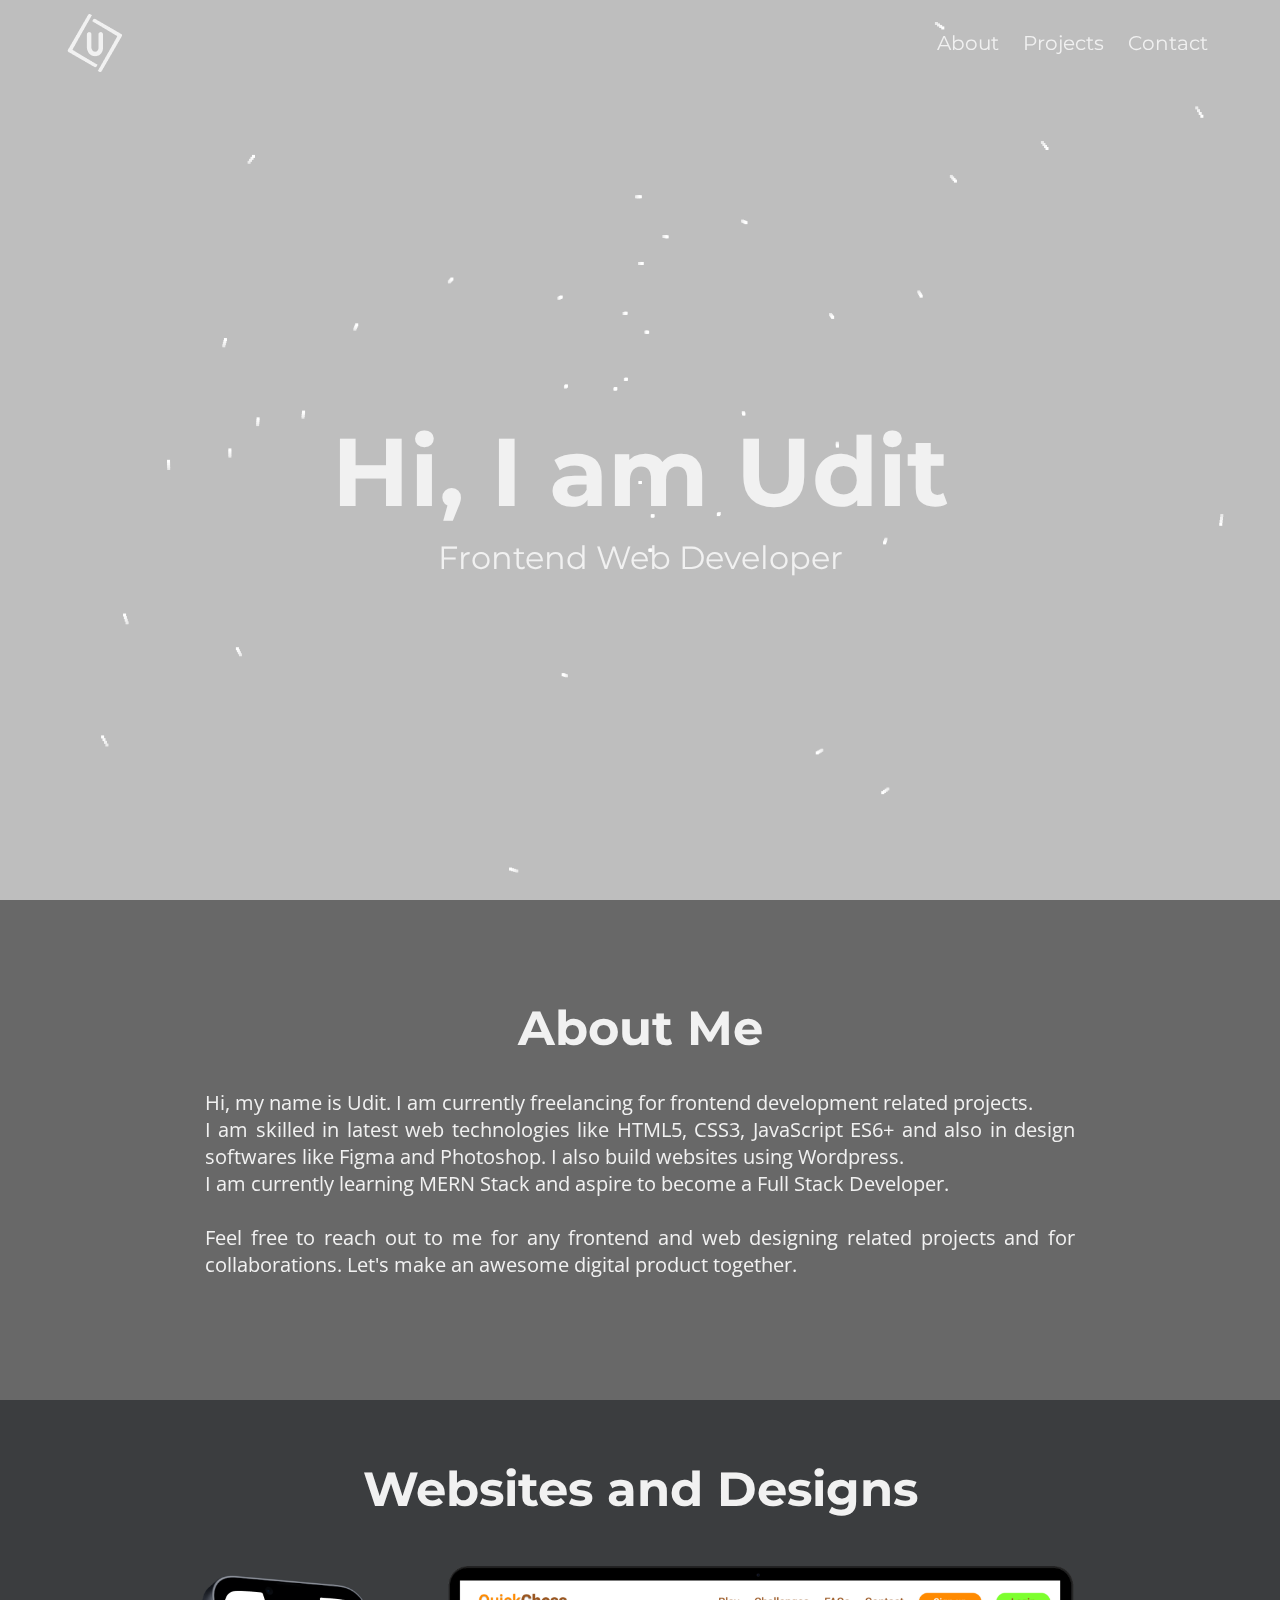
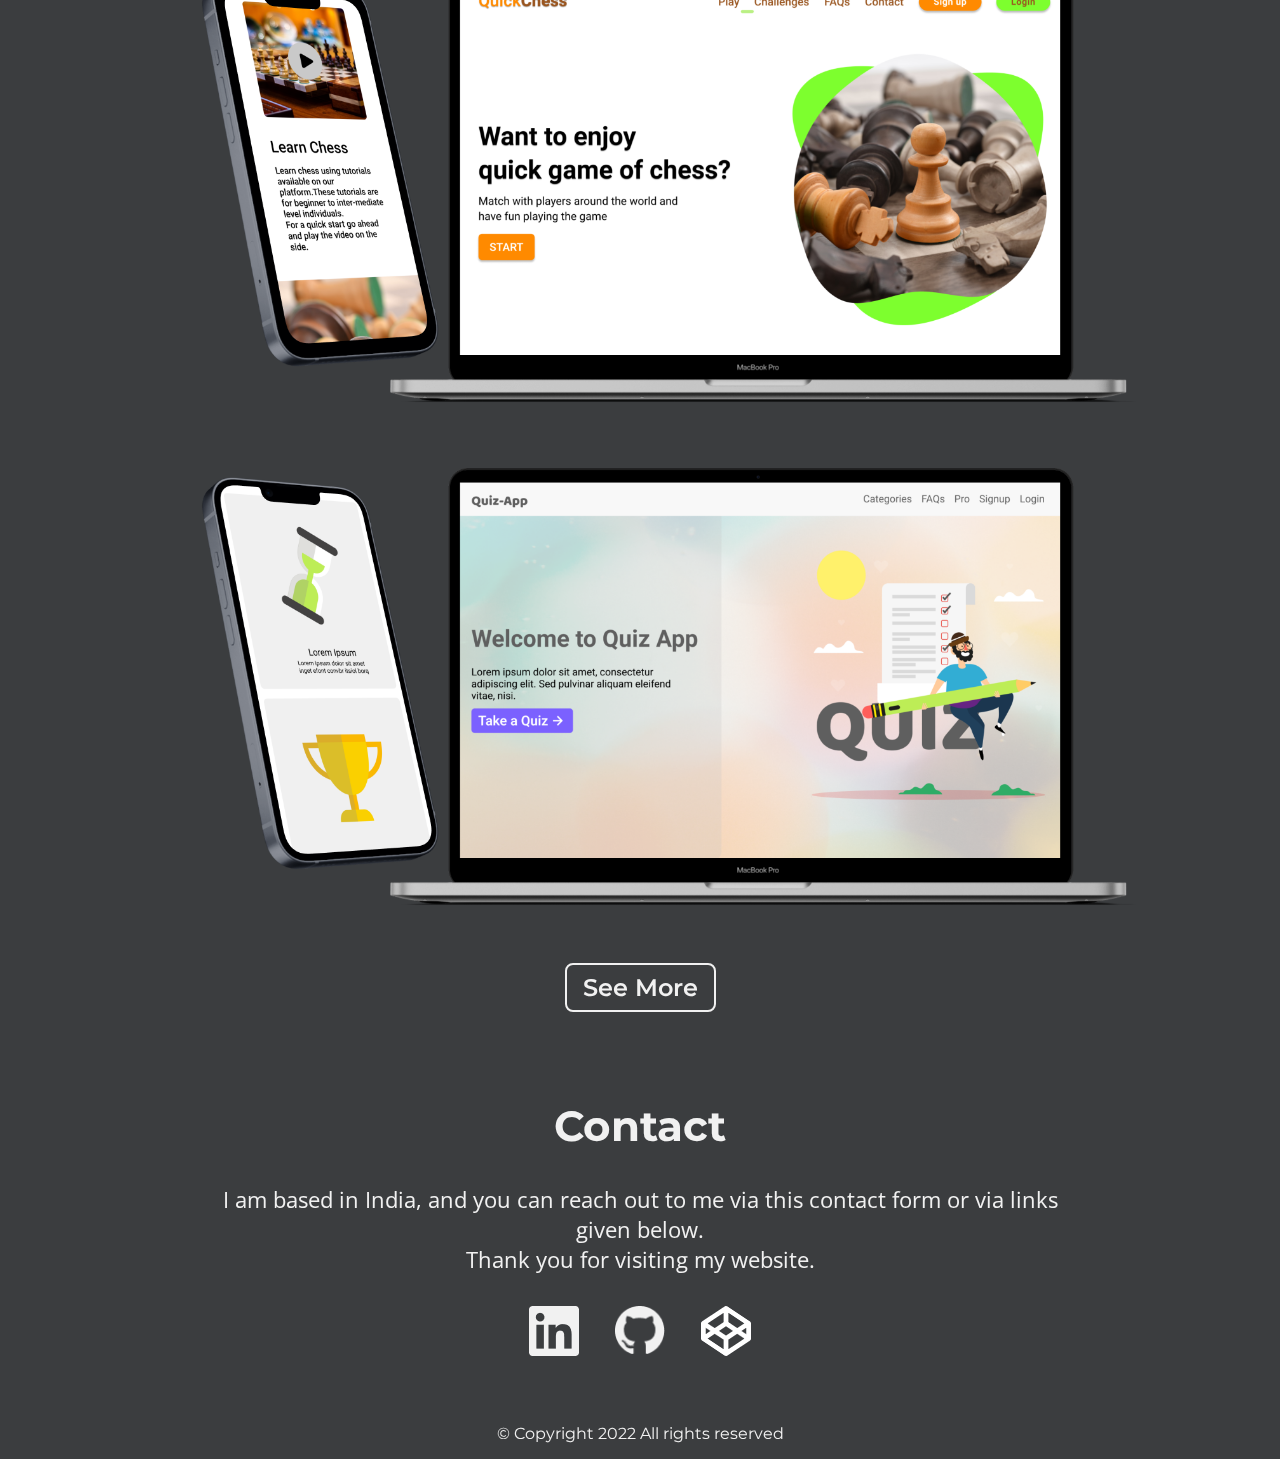
==== index.html @ bca49f7f "Initial Commit" ====
<!DOCTYPE html>
<html lang="en">
<head>
    <meta charset="UTF-8">
    <meta http-equiv="X-UA-Compatible" content="IE=edge">
    <meta name="viewport" content="width=device-width, initial-scale=1.0">
    <link rel="preconnect" href="https://fonts.googleapis.com">
    <link rel="icon" type="image/x-icon" href="./assets/Menu2.png">
    <link rel="preconnect" href="https://fonts.gstatic.com" crossorigin>
    <link href="https://fonts.googleapis.com/css2?family=Montserrat:wght@300;400;500;600;700&display=swap" rel="stylesheet"> 
    <link href="https://fonts.googleapis.com/css2?family=Open+Sans:wght@400;500;600;700&display=swap" rel="stylesheet"> 
    <link type="text/css" rel="stylesheet" href="./styles/styles.css">
    <script src="./js/main.js" defer></script>
    <script src="./js/canvas.js" defer></script>
    <title>Udit's Portfolio</title>
</head>
<body>
    <canvas></canvas>
        <nav class="nav container">
            <div class="logo">
                <a href="./index.html"><img src="./assets/Menu2.png" alt="logo"></a>
            </div>

                <img id="imgChange" src="./assets/menubar.png" alt="menu-icon">

            <ul class="navbar">
                <li><a href="#about">About</a></li>
                <li><a href="#project">Projects</a></li>
                <li><a href="#contact">Contact</a></li>
            <ul/>
        </nav>

        <main>
            <section class="hero-content container">
                <header>
                    <h1>Hi, I am Udit</h1>
                    <p>Frontend Web Developer</p>
                </header>
            </section>

            <section id="about">
                <div class="about-content">
                    <h3>About Me</h3>
                    <p>Hi, my name is Udit.
                        I am currently freelancing for frontend development related projects.<br/>
                        I am skilled in latest web technologies like HTML5, CSS3, JavaScript ES6+ and also in design softwares like Figma and Photoshop. I also build websites using Wordpress.<br/>
                        I am currently learning MERN Stack and aspire to become a Full Stack Developer.<br/><br/>
                    
                        Feel free to reach out to me for any frontend and web designing related projects and for collaborations. Let's make an awesome digital product together.</p>
                </div>
            </section>

            <section id="project" class="projects container">
                <h3>Websites and Designs</h3>
                <div class="projects-flex">
                    <img src="./assets/Chesssite.png" alt="chessgame landing page" title="chess website landing page">
                    <img src="./assets/Quizapp.png" alt="quizapp landing page" title="Quiz illustration from freepik">
                </div>
               <a target="_blank" href="./comingsoon.html">
                   <button class="btn-project">See More</button>
               </a> 
            </section>

            <section id="contact" class="container">
                <div class="contact-content">
                    <h4>Contact</h4>
                    <p>I am based in India, and you can reach out 
                        to me via this contact form or via links 
                        given below.<br/>
                        Thank you for visiting my website.</p>
                    <div class="social">
                        <a target="_blank" href="https://www.linkedin.com/in/udit-lilhare-96554a191" title="Linkedin"><img src="./assets/linkedin.png" alt="linkedin"></a>
                        <a target="_blank" href="https://github.com/uditkun" title="Github"><img src="./assets/github.png" alt="github"></a>
                        <a target="_blank" href="https://codepen.io/uditkun" title="Codepen"><img src="./assets/codepen.png" alt="codepen"></a>
                    </div>
                </div>

                <!-- <form target="_blank" action="https://formsubmit.co/331659b9fed7a45732885329aac0b123" method="POST" class="contact-form"/>
                        <div class="form-content">
                            <label for="name"><strong>Name</strong></label>
                            <input id="name" name="name" type="text" required maxlength="20" placeholder="Your name">
                        </div>
                        <div class="form-content">
                            <label for="email"><strong>Email</strong></label>
                            <input id="email" name="email" type="email" required maxlength="25" placeholder="Your email">
                        </div>
                        <div class="form-content">
                            <label for="message"><strong>Message</strong></label>
                            <textarea id="message" name="message" placeholder="Your message" maxlength="500" required></textarea>
                        </div>
                        <input type="hidden" name="_next" value="https://uditkun.github.io/portfolio/thankyou.html">
                        <input type="hidden" name="_subject" value="New Message">
                        <input type="hidden" name="_captcha" value="false">
                        <input type="hidden" name="_template" value="box">
                        <button type="submit" class="btn-submit" >Submit</button>
                    </form> -->
            </section> 
        </main>
        <footer>
            <p id="copyright">&copy; Copyright 2022 All rights reserved</p>
        </footer>
</body>
</html>
---- styles/styles.css ----
* {
  margin: 0;
  padding: 0;
  -webkit-box-sizing: border-box;
          box-sizing: border-box;
}

html {
  scroll-behavior: smooth;
}

body {
  font-family: "Montserrat", sans-serif;
  color: #f1f1f1;
  background-color: lightgray;
  overflow-x: hidden;
  max-width: 1920px;
  margin: 0 auto;
}

canvas {
  position: absolute;
  overflow: hidden;
  z-index: -5;
}

a {
  text-decoration: none;
  cursor: pointer;
}

ul {
  list-style-type: none;
}

button,
input,
select,
textarea {
  font-family: inherit;
  font-size: 1rem;
}

h1 {
  font-size: 6rem;
}

h3 {
  font-size: 3rem;
}

h4 {
  font-size: 2.625rem;
}

h1,
h3,
h4 {
  text-align: center;
}

img {
  max-width: 100%;
}

.container {
  max-width: 1920px;
  margin: 0 auto;
  padding: 0 60px;
}

.nav {
  display: -webkit-box;
  display: -ms-flexbox;
  display: flex;
  -webkit-box-pack: justify;
      -ms-flex-pack: justify;
          justify-content: space-between;
  -webkit-box-align: center;
      -ms-flex-align: center;
          align-items: center;
  height: 90px;
  background-color: unset;
}

.nav #imgChange {
  display: none;
}

.nav .navbar {
  display: -webkit-box;
  display: -ms-flexbox;
  display: flex;
  -webkit-box-pack: end;
      -ms-flex-pack: end;
          justify-content: flex-end;
  -webkit-box-align: center;
      -ms-flex-align: center;
          align-items: center;
}

.nav .navbar a {
  display: block;
  padding: 12px;
  font-size: 20px;
  color: #f1f1f1;
  border-bottom: 4px solid transparent;
  -webkit-transition: border-bottom 0.7s ease-out;
  transition: border-bottom 0.7s ease-out;
}

.nav .navbar a:hover {
  border-color: #f1f1f1;
}

.nav-menu {
  display: none;
}

.hero-content {
  position: relative;
  z-index: -1;
  height: calc(100vh - 90px);
  display: -webkit-box;
  display: -ms-flexbox;
  display: flex;
  -webkit-box-pack: center;
      -ms-flex-pack: center;
          justify-content: center;
  -webkit-box-align: center;
      -ms-flex-align: center;
          align-items: center;
  overflow: hidden;
}

.hero-content h1 {
  margin-bottom: 8px;
}

.hero-content p {
  font-size: 32px;
  text-align: center;
}

#about {
  text-align: center;
  background-color: #686868;
  color: #f1f1f1;
  padding: 3rem 60px 4.5rem;
  height: clamp(500px, 500px, 50vh);
  display: -webkit-box;
  display: -ms-flexbox;
  display: flex;
  -webkit-box-pack: center;
      -ms-flex-pack: center;
          justify-content: center;
  -webkit-box-align: center;
      -ms-flex-align: center;
          align-items: center;
}

#about p {
  margin: 2rem auto 0;
  max-width: 75%;
  text-align: justify;
  font-size: 20px;
  font-family: "Open Sans", sans-serif;
}

.projects {
  padding: 3.75rem 0 2.5rem;
  text-align: center;
  background-color: #3b3d3f;
}

.projects h3 {
  margin-bottom: 3rem;
}

.projects img {
  width: clamp(300px, 80%, 1000px);
}

.projects img:first-child {
  margin-bottom: 8px;
}

.projects .btn-project {
  background-color: #3b3d3f;
  color: #f1f1f1;
  border: 2px solid #f1f1f1;
  padding: 0.5rem 1rem;
  font-size: 1.5rem;
  font-weight: 600;
  border-radius: 8px;
  cursor: pointer;
  -webkit-transition: all 0.3s ease-in;
  transition: all 0.3s ease-in;
}

.projects .btn-project:hover {
  background-color: #f1f1f1;
  color: #3b3d3f;
  border-color: #3b3d3f;
}

#contact {
  display: -webkit-box;
  display: -ms-flexbox;
  display: flex;
  -webkit-box-pack: center;
      -ms-flex-pack: center;
          justify-content: center;
  -webkit-box-align: center;
      -ms-flex-align: center;
          align-items: center;
  padding: 3rem 60px;
  background-color: #3b3d3f;
}

#contact .contact-content {
  display: -webkit-box;
  display: -ms-flexbox;
  display: flex;
  -webkit-box-orient: vertical;
  -webkit-box-direction: normal;
      -ms-flex-direction: column;
          flex-direction: column;
  gap: 2rem;
  -webkit-box-pack: justify;
      -ms-flex-pack: justify;
          justify-content: space-between;
  -webkit-box-align: center;
      -ms-flex-align: center;
          align-items: center;
  max-width: 75%;
}

#contact .contact-content p {
  max-width: 100%;
  font-size: 22px;
  font-family: "Open Sans", sans-serif;
  text-align: center;
}

#contact .contact-content .social {
  display: -webkit-box;
  display: -ms-flexbox;
  display: flex;
  gap: 2.25rem;
}

#contact .contact-content .social a img {
  max-width: 50px;
}

footer {
  background-color: #3b3d3f;
}

footer p {
  background-color: #3b3d3f;
  text-align: center;
  padding: 1rem 0;
}

@media (max-width: 800px) {
  strong {
    font-weight: 400;
  }
  .container {
    padding: 0 30px;
  }
  h1 {
    font-size: 4rem;
  }
  h3 {
    font-size: 2rem;
  }
  h4 {
    font-size: 1.75rem;
  }
  .nav #imgChange {
    display: block;
    cursor: pointer;
    z-index: 5;
  }
  .nav .navbar {
    position: absolute;
    top: 0px;
    padding-top: 90px;
    right: -200px;
    -webkit-box-orient: vertical;
    -webkit-box-direction: normal;
        -ms-flex-direction: column;
            flex-direction: column;
    width: 200px;
    height: 100vh;
    background-image: -webkit-gradient(linear, left top, left bottom, from(rgba(255, 255, 255, 0.3)), to(rgba(255, 255, 255, 0.3)));
    background-image: linear-gradient(rgba(255, 255, 255, 0.3), rgba(255, 255, 255, 0.3));
    -webkit-backdrop-filter: blur(5px);
    backdrop-filter: blur(5px);
    -ms-flex-item-align: end;
        align-self: flex-end;
    -webkit-box-pack: start;
        -ms-flex-pack: start;
            justify-content: flex-start;
    opacity: 0;
    -webkit-transition: all 0.5s ease-in;
    transition: all 0.5s ease-in;
    z-index: -1;
  }
  .nav .navbar-active {
    opacity: 1;
    right: 0px;
    z-index: 0;
  }
  .hero-content p {
    font-size: 24px;
  }
  #about {
    height: unset;
    padding: 2rem 30px 3.5rem;
  }
  #about p {
    max-width: 90%;
  }
  .projects {
    padding: 3.75rem 0 2.5rem;
  }
  .projects .btn-project {
    font-size: 18px;
    padding: 0.25rem 0.5rem;
  }
  #contact {
    padding: 1rem 30px;
  }
}
/*# sourceMappingURL=styles.css.map */
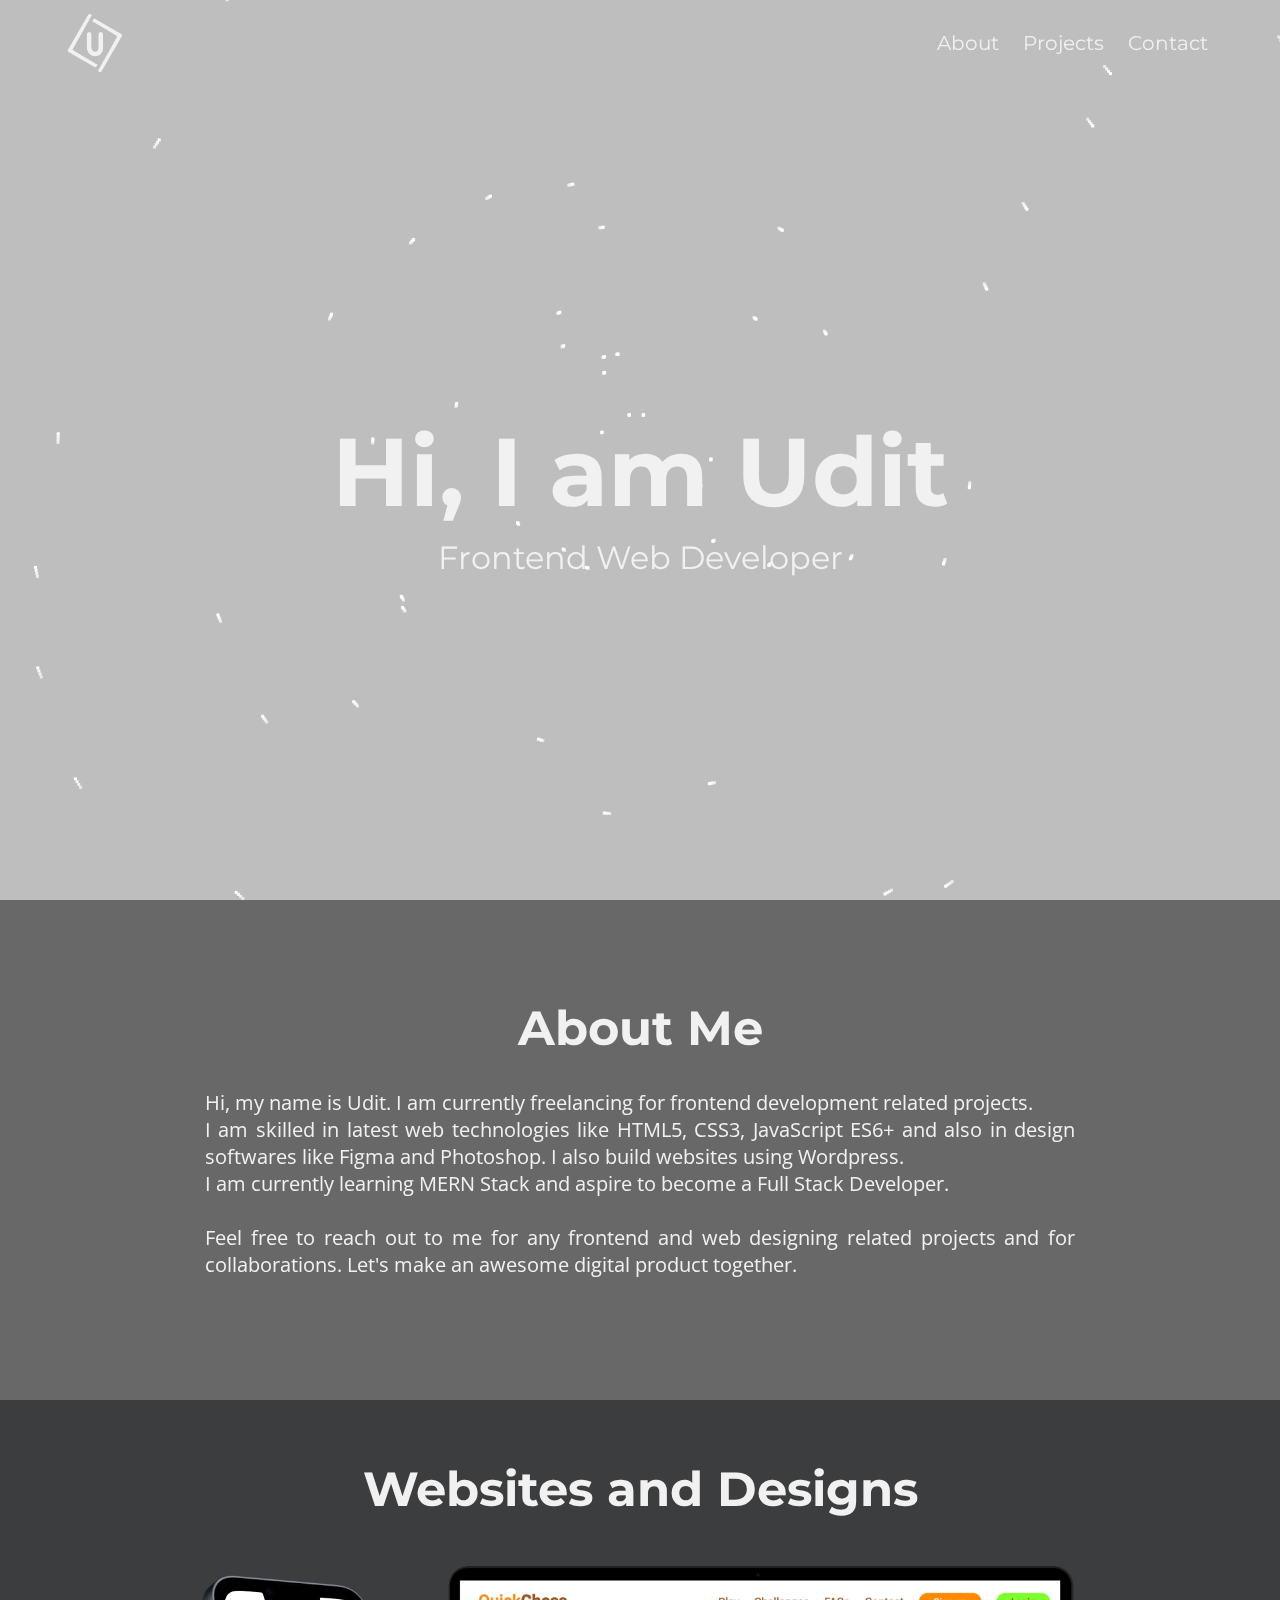
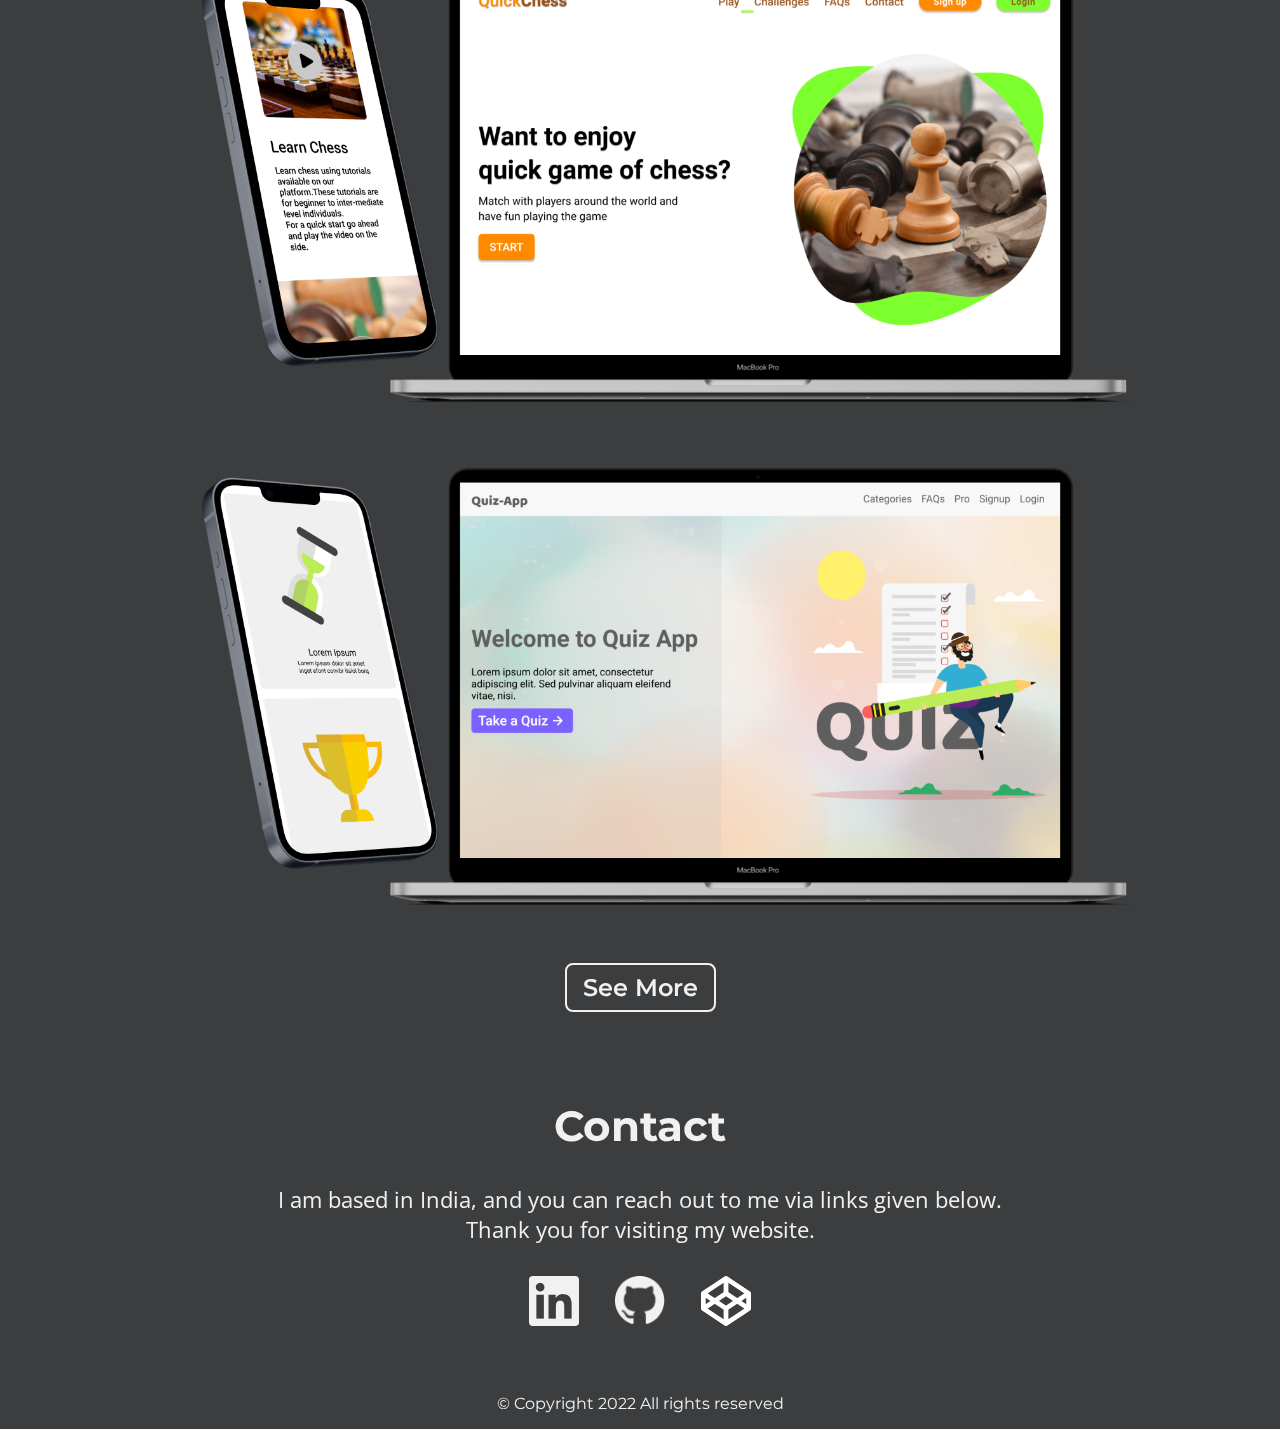
==== commit 70f1a0f9: "Update index.html" ====
--- a/index.html
+++ b/index.html
@@ -65,8 +65,7 @@
                 <div class="contact-content">
                     <h4>Contact</h4>
                     <p>I am based in India, and you can reach out 
-                        to me via this contact form or via links 
-                        given below.<br/>
+                        to me via links given below.<br/>
                         Thank you for visiting my website.</p>
                     <div class="social">
                         <a target="_blank" href="https://www.linkedin.com/in/udit-lilhare-96554a191" title="Linkedin"><img src="./assets/linkedin.png" alt="linkedin"></a>
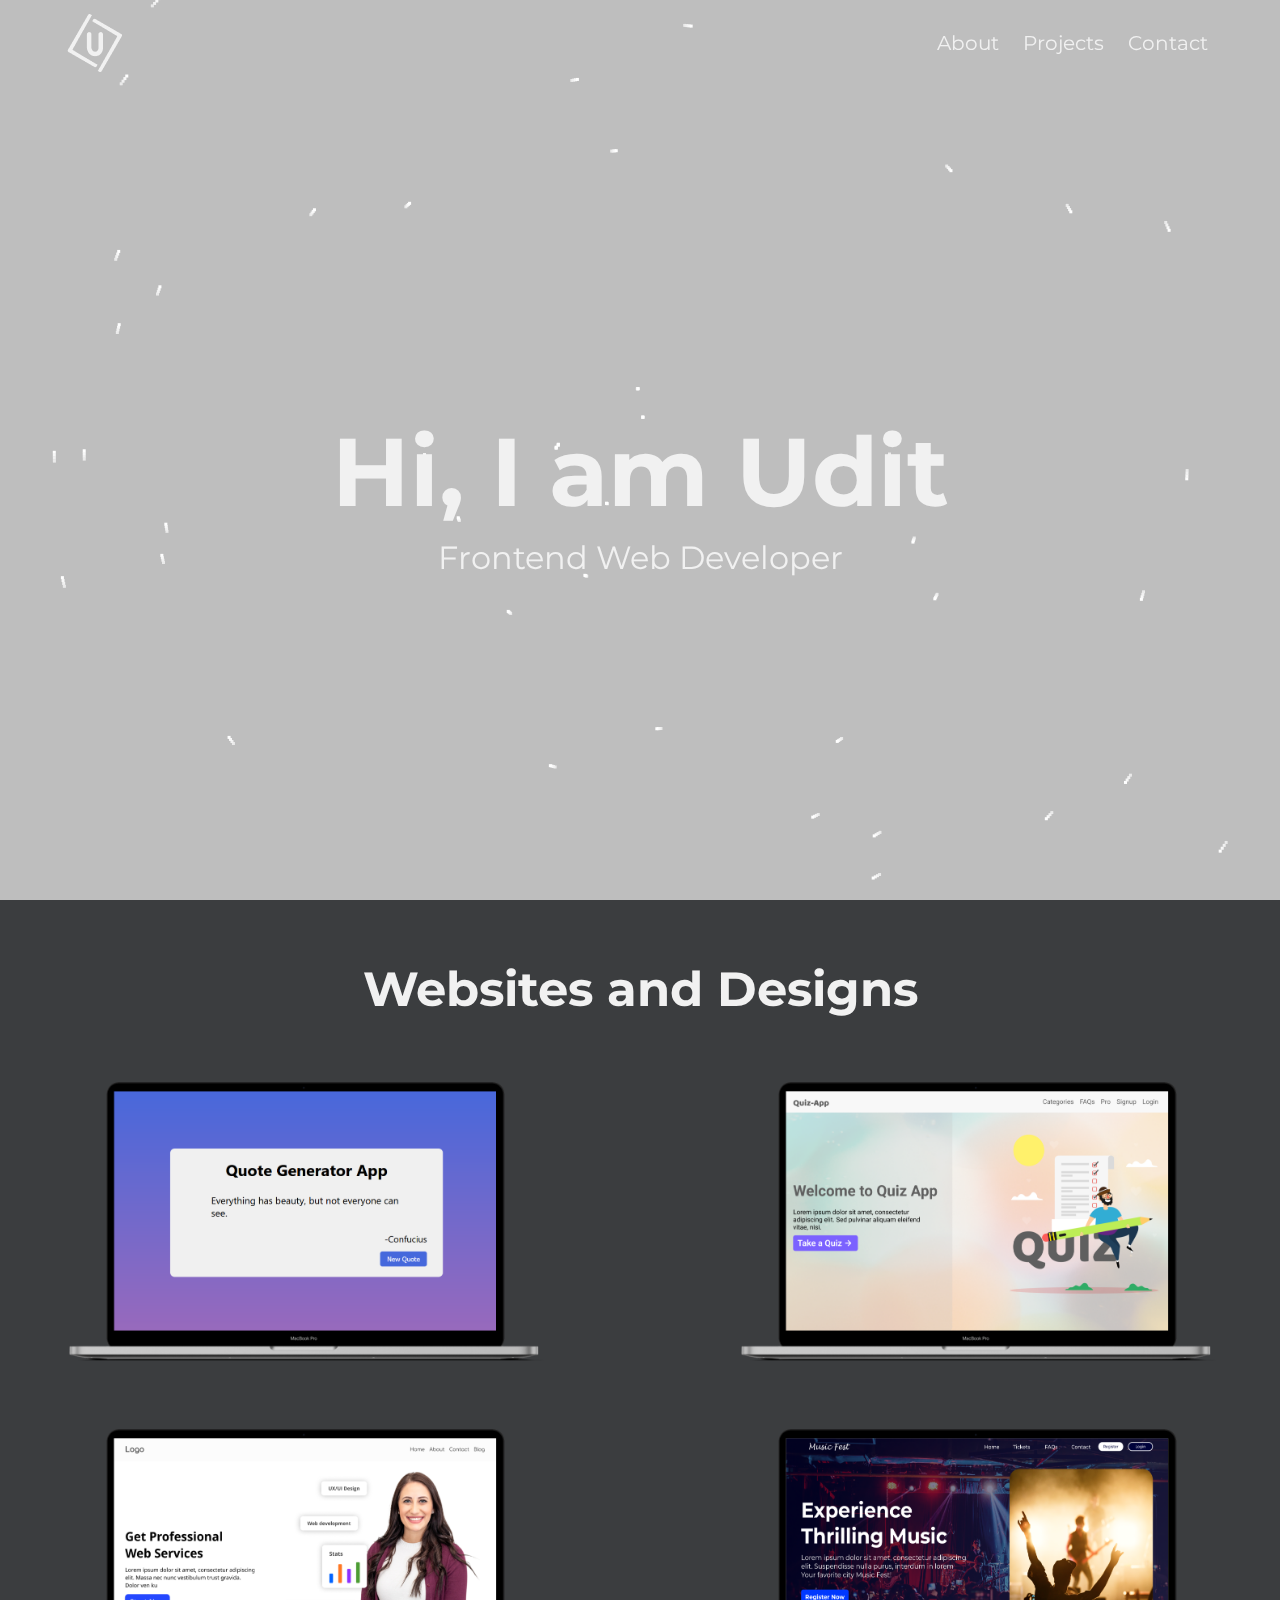
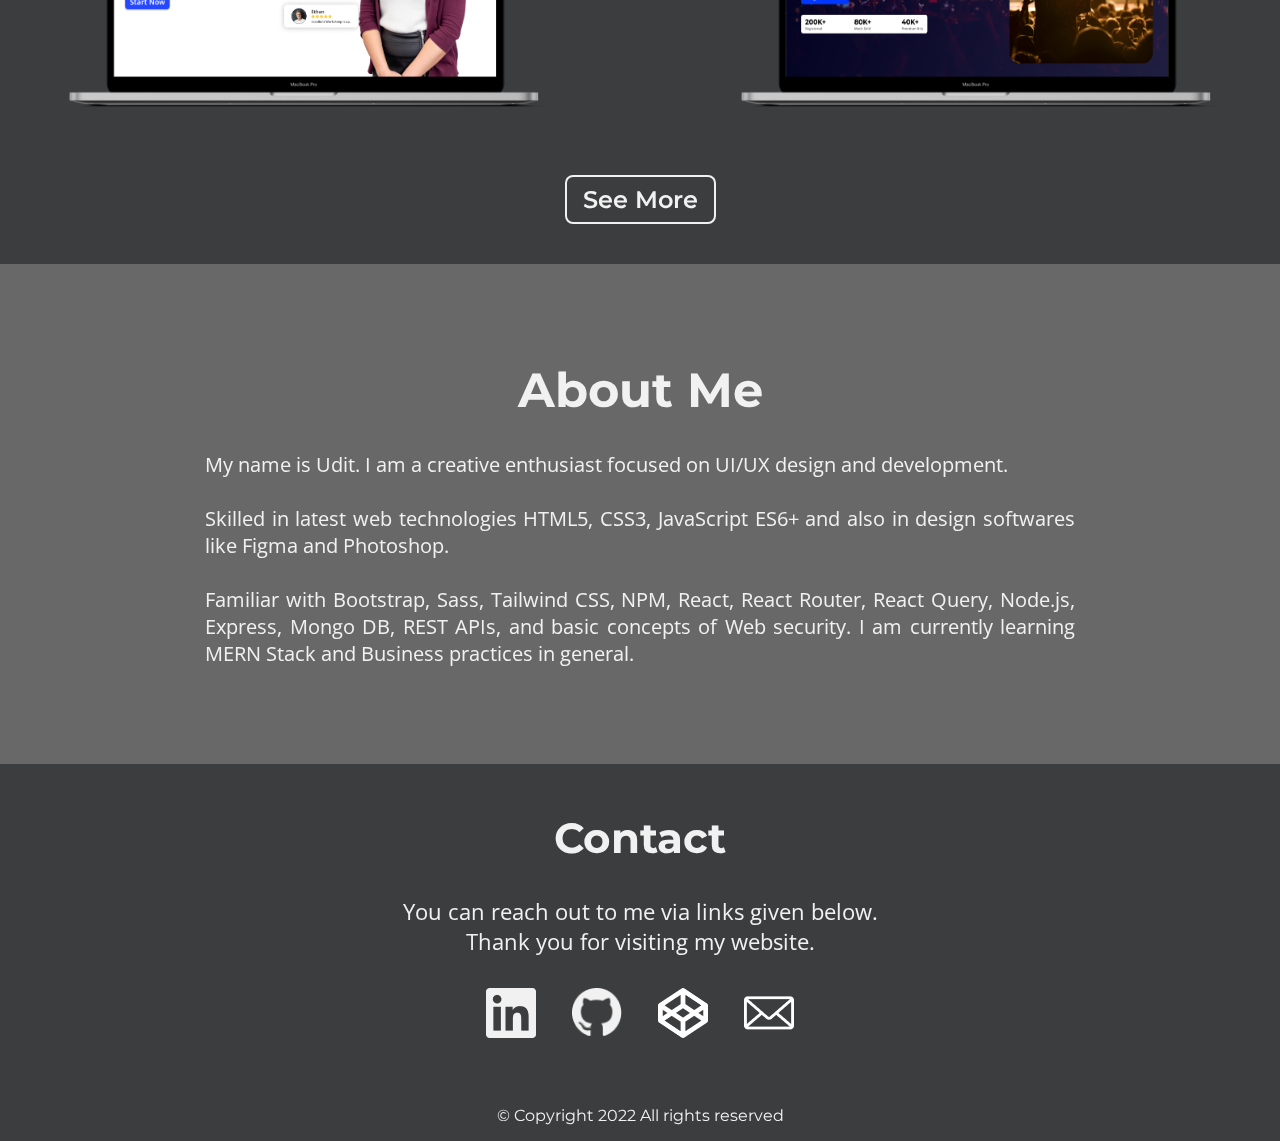
==== commit 8b4f83e7: "added design images" ====
--- a/index.html
+++ b/index.html
@@ -38,39 +38,43 @@
                 </header>
             </section>
 
-            <section id="about">
-                <div class="about-content">
-                    <h3>About Me</h3>
-                    <p>Hi, my name is Udit.
-                        I am currently freelancing for frontend development related projects.<br/>
-                        I am skilled in latest web technologies like HTML5, CSS3, JavaScript ES6+ and also in design softwares like Figma and Photoshop. I also build websites using Wordpress.<br/>
-                        I am currently learning MERN Stack and aspire to become a Full Stack Developer.<br/><br/>
-                    
-                        Feel free to reach out to me for any frontend and web designing related projects and for collaborations. Let's make an awesome digital product together.</p>
-                </div>
-            </section>
-
             <section id="project" class="projects container">
                 <h3>Websites and Designs</h3>
                 <div class="projects-flex">
-                    <img src="./assets/Chesssite.png" alt="chessgame landing page" title="chess website landing page">
-                    <img src="./assets/Quizapp.png" alt="quizapp landing page" title="Quiz illustration from freepik">
+                    <a target="_blank" href="https://uditkun.github.io/random-quote-machine/"><img src="./assets/quote-img.png" alt="quote machine page" title="Quote machine App"></a>
+
+                    <a target="_blank" href="https://celebrated-empanada-64c7d1.netlify.app/"><img src="./assets/quiz-img.png" alt="quizapp landing page" title="React Quiz App"></a>
+
+                    <a target="_blank" href="./assets/web-dev-full.png"><img src="./assets/web-dev-intro.png" alt="web development landing page" title="Web development page"></a>
+
+                    <a target="_blank" href="./assets/music-site-full.png"><img src="./assets/music-site.png" alt="music site landing page" title="Music site page"></a>
                 </div>
                <a target="_blank" href="./comingsoon.html">
                    <button class="btn-project">See More</button>
                </a> 
             </section>
 
+            <section id="about">
+                <div class="about-content">
+                    <h3>About Me</h3>
+                    <p>My name is Udit. I am a creative enthusiast focused on UI/UX design and development.</br></br>
+                        <!-- Currently freelancing for frontend development related projects.<br/> -->
+                        Skilled in latest web technologies HTML5, CSS3, JavaScript ES6+ and also in design softwares like Figma and Photoshop.<br/><br/>
+                        Familiar with Bootstrap, Sass, Tailwind CSS, NPM, React, React Router, React Query, Node.js, Express, Mongo DB, REST APIs, and basic concepts of Web security. I am currently learning MERN Stack and Business practices in general.</p>
+                </div>
+            </section>
+
             <section id="contact" class="container">
                 <div class="contact-content">
                     <h4>Contact</h4>
-                    <p>I am based in India, and you can reach out 
+                    <p>You can reach out 
                         to me via links given below.<br/>
                         Thank you for visiting my website.</p>
                     <div class="social">
                         <a target="_blank" href="https://www.linkedin.com/in/udit-lilhare-96554a191" title="Linkedin"><img src="./assets/linkedin.png" alt="linkedin"></a>
                         <a target="_blank" href="https://github.com/uditkun" title="Github"><img src="./assets/github.png" alt="github"></a>
                         <a target="_blank" href="https://codepen.io/uditkun" title="Codepen"><img src="./assets/codepen.png" alt="codepen"></a>
+                        <a href="mailto:contactuditdev@gmail.com" title="Email"><img src="./assets/email.png" alt="codepen"></a>
                     </div>
                 </div>
 
--- a/styles/styles.css
+++ b/styles/styles.css
@@ -3,6 +3,18 @@
   padding: 0;
   -webkit-box-sizing: border-box;
           box-sizing: border-box;
+}
+
+html {
+  width: 100%;
+  height: 100%;
+  overflow-x: hidden;
+  -ms-overflow-style: none;
+  scrollbar-width: none;
+}
+
+html::-webkit-scrollbar {
+  display: none;
 }
 
 html {
@@ -67,6 +79,10 @@
   max-width: 1920px;
   margin: 0 auto;
   padding: 0 60px;
+}
+
+#imgChange {
+  max-width: 40px;
 }
 
 .nav {
@@ -146,7 +162,7 @@
   text-align: center;
   background-color: #686868;
   color: #f1f1f1;
-  padding: 3rem 60px 4.5rem;
+  padding: 3rem 60px 3rem;
   height: clamp(500px, 500px, 50vh);
   display: -webkit-box;
   display: -ms-flexbox;
@@ -174,21 +190,33 @@
 }
 
 .projects h3 {
-  margin-bottom: 3rem;
+  margin-bottom: 4rem;
+}
+
+.projects .projects-flex {
+  display: -ms-grid;
+  display: grid;
+  -ms-grid-columns: 1fr 1fr;
+      grid-template-columns: 1fr 1fr;
+  gap: 64px;
 }
 
 .projects img {
   width: clamp(300px, 80%, 1000px);
-}
-
-.projects img:first-child {
-  margin-bottom: 8px;
+  -webkit-transition: all 0.5s ease-in-out;
+  transition: all 0.5s ease-in-out;
+}
+
+.projects img:hover {
+  -webkit-transform: scale(1.2);
+          transform: scale(1.2);
 }
 
 .projects .btn-project {
   background-color: #3b3d3f;
   color: #f1f1f1;
   border: 2px solid #f1f1f1;
+  margin-top: 4rem;
   padding: 0.5rem 1rem;
   font-size: 1.5rem;
   font-weight: 600;
@@ -279,6 +307,10 @@
   }
   h4 {
     font-size: 1.75rem;
+  }
+  .nav {
+    position: relative;
+    font-size: 18px;
   }
   .nav #imgChange {
     display: block;
@@ -308,11 +340,15 @@
     opacity: 0;
     -webkit-transition: all 0.5s ease-in;
     transition: all 0.5s ease-in;
+    -webkit-transform: scaleX(0);
+            transform: scaleX(0);
     z-index: -1;
   }
   .nav .navbar-active {
     opacity: 1;
     right: 0px;
+    -webkit-transform: scaleX(1);
+            transform: scaleX(1);
     z-index: 0;
   }
   .hero-content p {
@@ -320,20 +356,28 @@
   }
   #about {
     height: unset;
-    padding: 2rem 30px 3.5rem;
+    padding: 2rem 30px;
   }
   #about p {
     max-width: 90%;
+    font-size: 18px;
   }
   .projects {
     padding: 3.75rem 0 2.5rem;
+  }
+  .projects .projects-flex {
+    -ms-grid-columns: 1fr;
+        grid-template-columns: 1fr;
   }
   .projects .btn-project {
     font-size: 18px;
     padding: 0.25rem 0.5rem;
   }
   #contact {
-    padding: 1rem 30px;
+    padding: 2rem 30px;
+  }
+  #contact .contact-content p {
+    font-size: 18px;
   }
 }
 /*# sourceMappingURL=styles.css.map */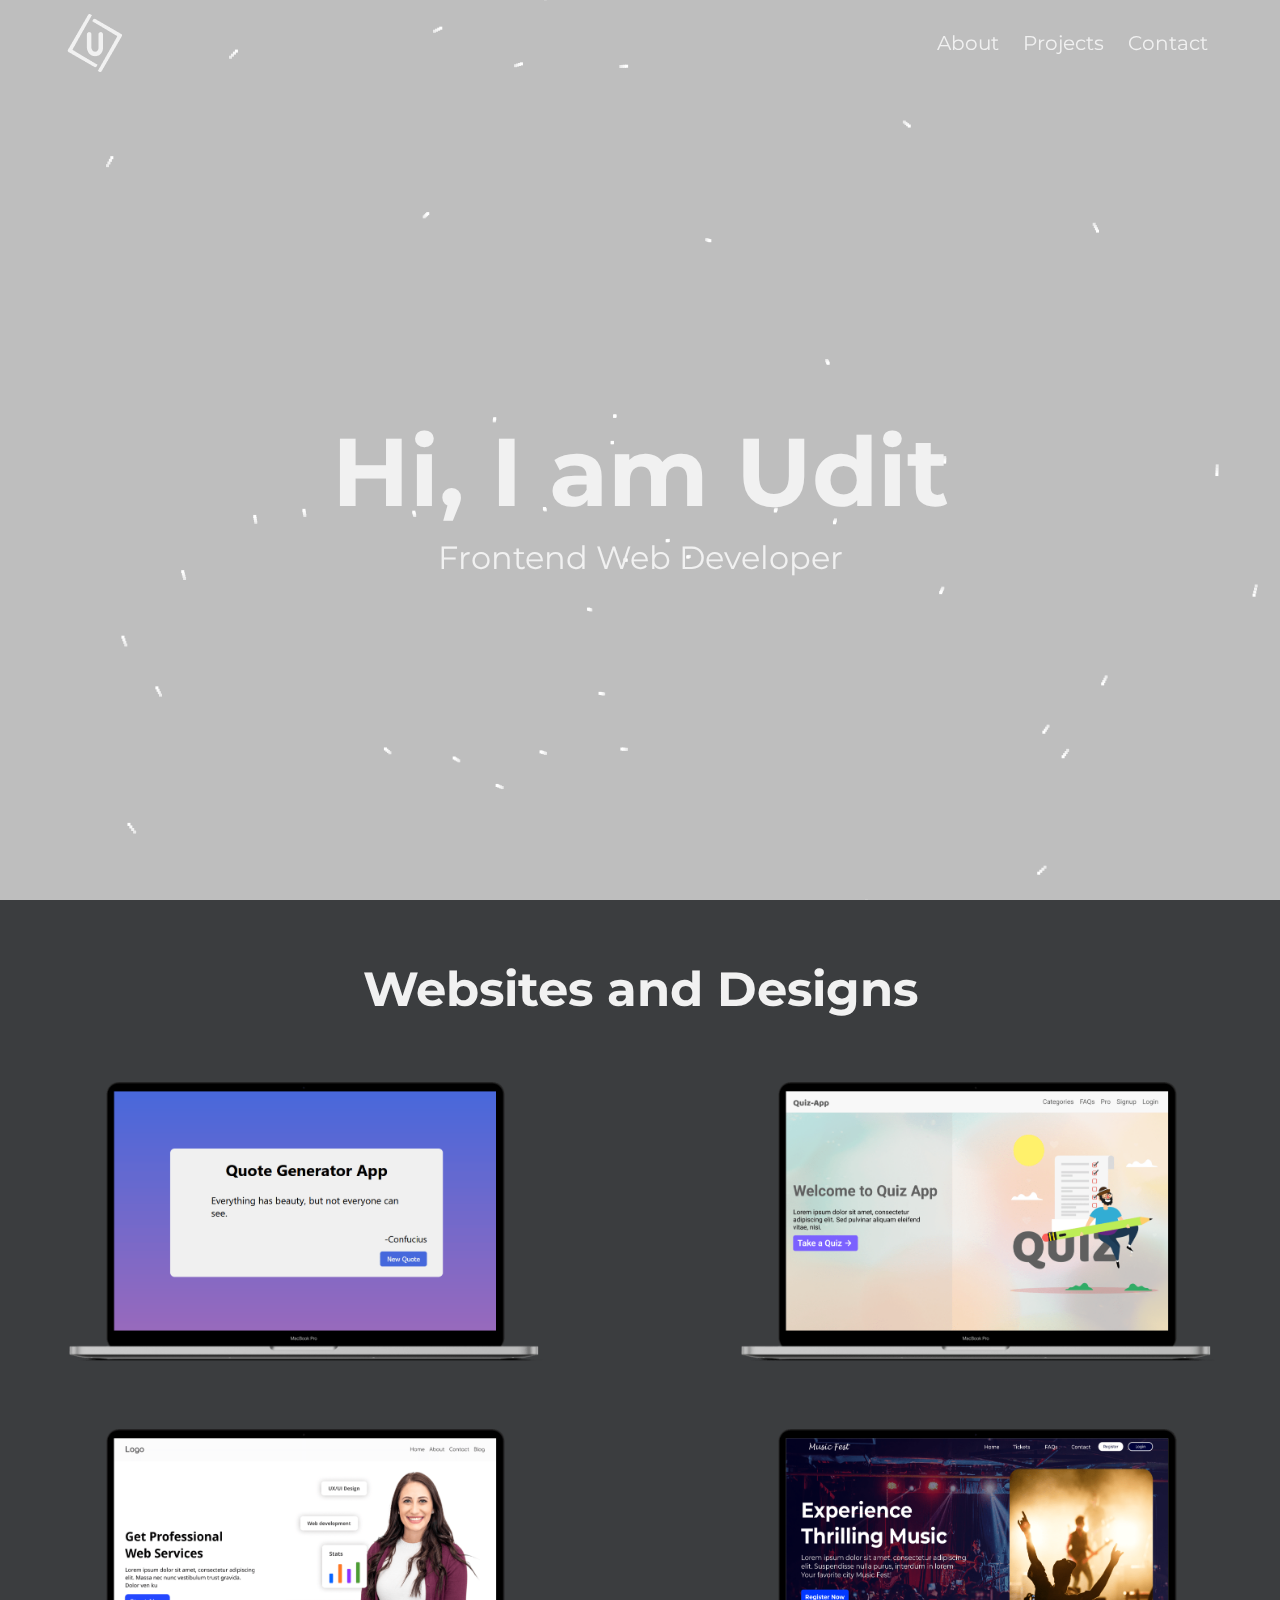
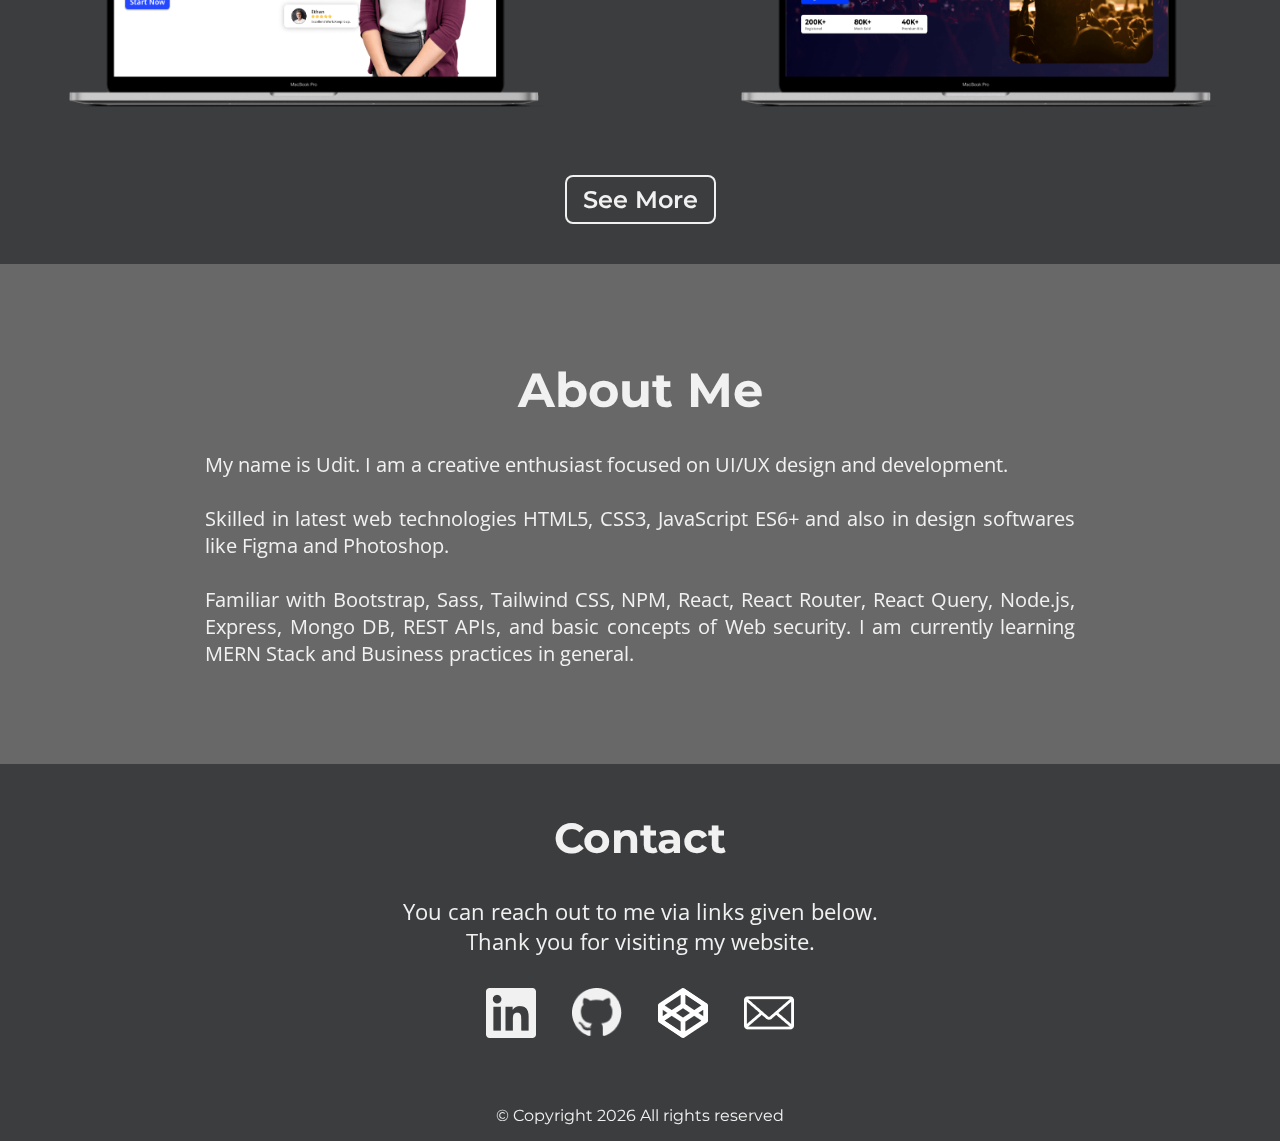
==== commit 82bdcf2f: "modified date in footer" ====
--- a/index.html
+++ b/index.html
@@ -100,7 +100,7 @@
             </section> 
         </main>
         <footer>
-            <p id="copyright">&copy; Copyright 2022 All rights reserved</p>
+            <p id="copyright">&copy; Copyright <span class="footerDate"></span> All rights reserved</p>
         </footer>
 </body>
 </html>
